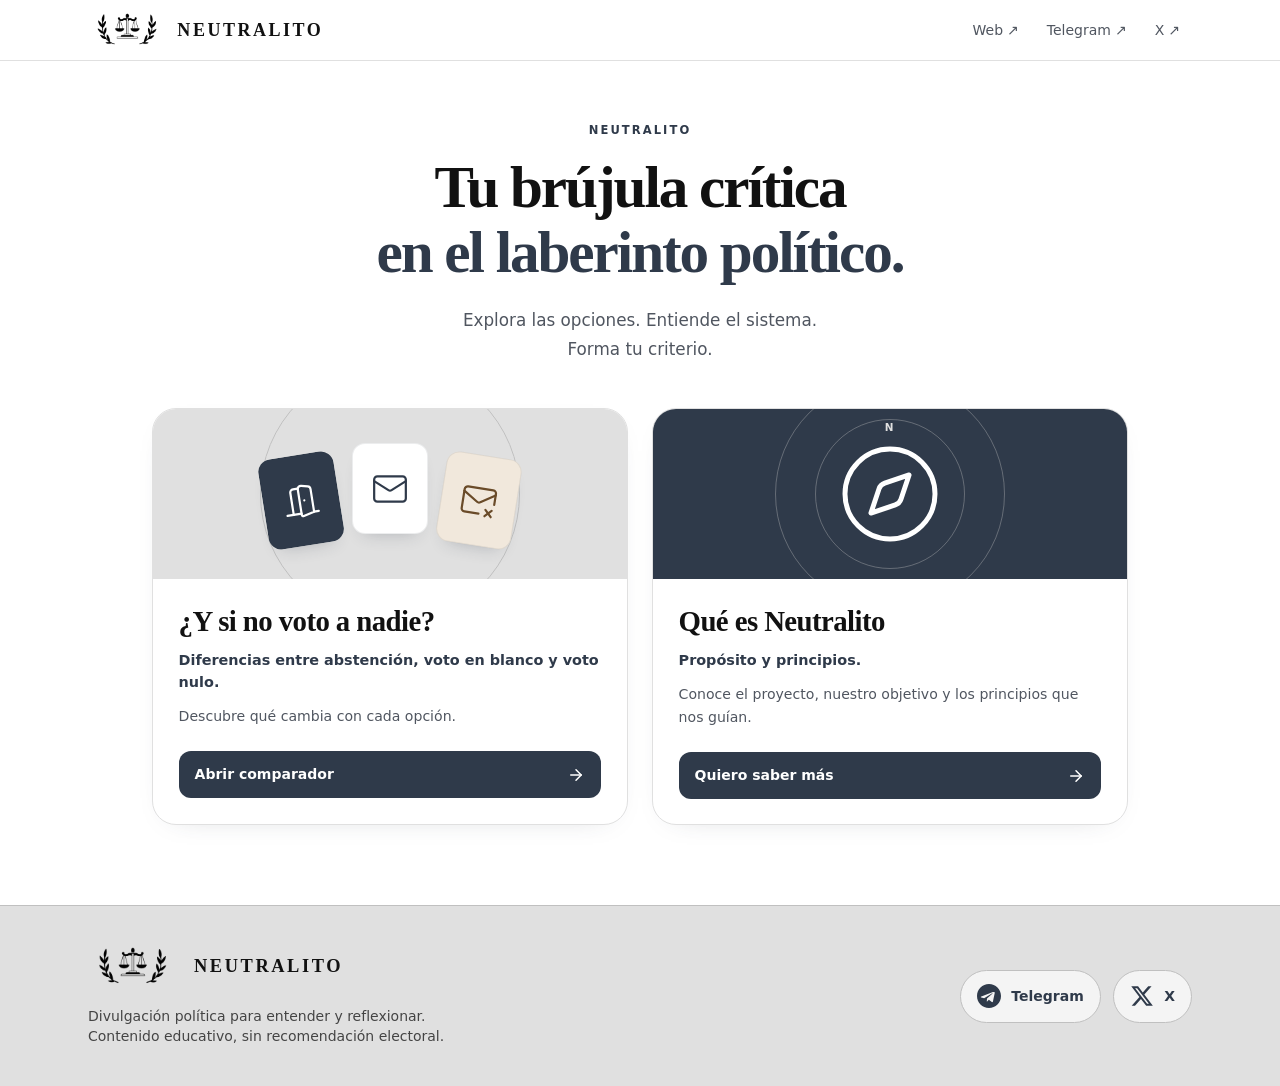
==== index.html @ 168b6fe0 "Add files via upload" ====
<!doctype html>
<html lang="es">
  <head>
    <script defer src="https://cloud.umami.is/script.js" data-website-id="13af0f9a-fc11-43ca-8382-d854a2ad8fe9"></script>
    <meta charset="UTF-8" />
    <meta name="viewport" content="width=device-width, initial-scale=1.0" />
    <title>Neutralito · Tu brújula crítica en el laberinto político</title>
    <meta name="description" content="Explora las opciones. Entiende el sistema. Forma tu criterio. Herramientas y divulgación política de Neutralito." />
    <meta name="theme-color" content="#d5d5d5" />
    <meta property="og:title" content="Neutralito · Tu brújula crítica en el laberinto político" />
    <meta property="og:description" content="Explora las opciones. Entiende el sistema. Forma tu criterio." />
    <meta property="og:type" content="website" />
    <meta property="og:locale" content="es_ES" />
    <meta property="og:url" content="https://neutralito.github.io/" />
    <meta property="og:image" content="https://neutralito.github.io/images/logo-neutralito.png" />
    <meta name="twitter:card" content="summary" />
    <link rel="icon" href="/favicon.png" />
    <link rel="canonical" href="https://neutralito.github.io/" />
    <script type="module" crossorigin src="/assets/main-DxOSwkJB.js"></script>
    <link rel="stylesheet" crossorigin href="/assets/main-CVEgdiDx.css">
  </head>
  <body>
    <div id="root"></div>
    <noscript>Neutralito: divulgación y herramientas para explorar la política. Activa JavaScript para acceder a esta página. Puedes consultar las reglas en la <a href="https://www.boe.es/buscar/act.php?id=BOE-A-1985-11672">LOREG en el BOE</a>.</noscript>
  </body>
</html>
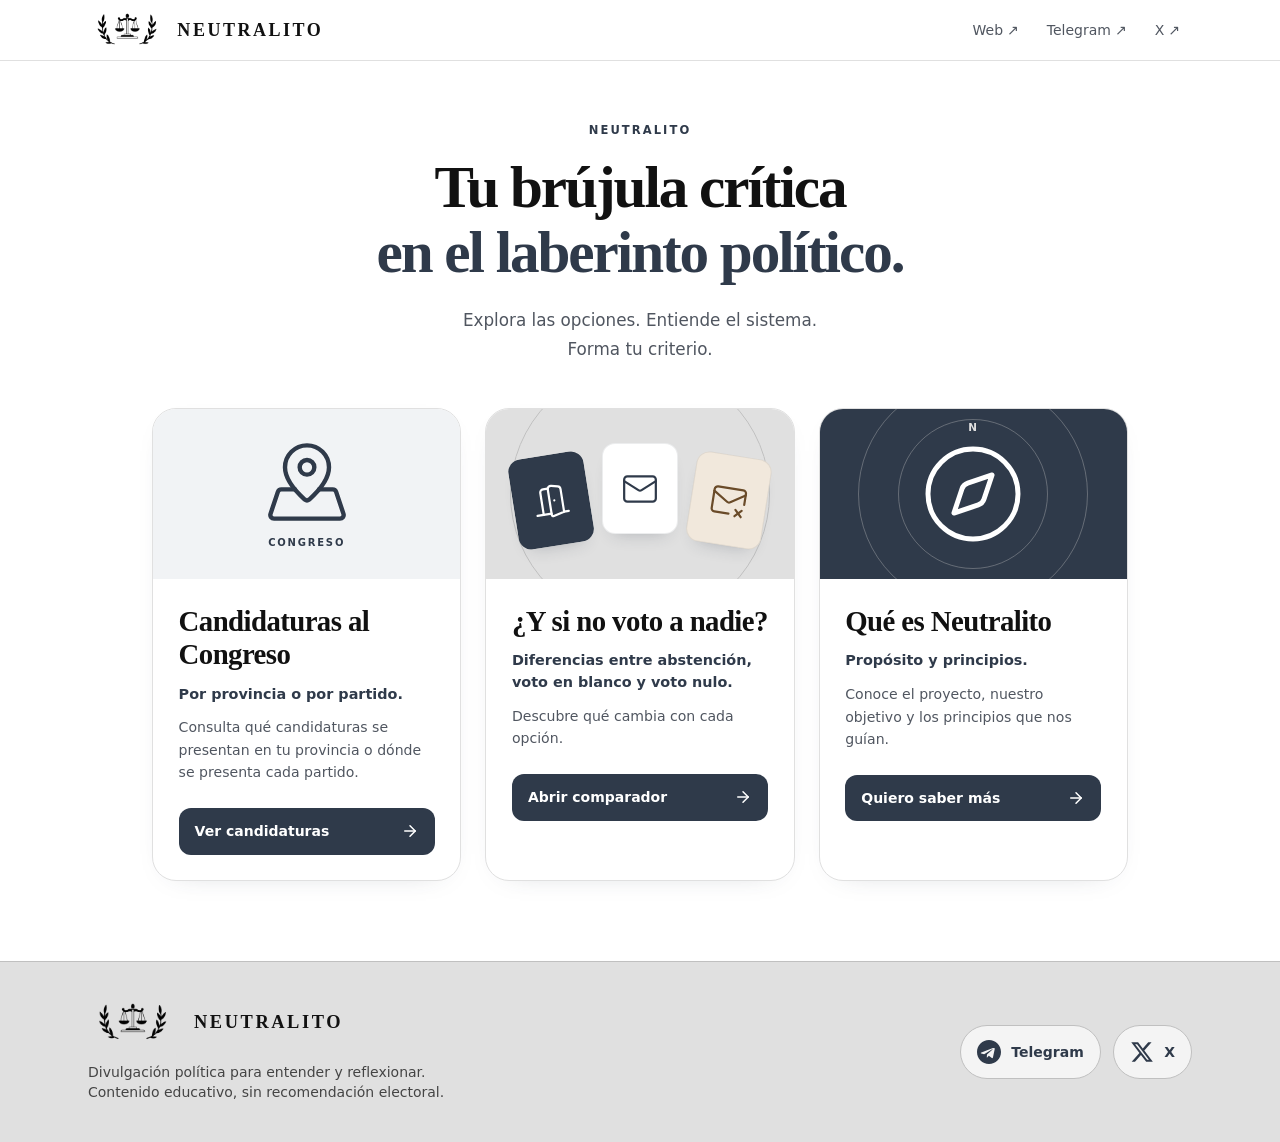
==== commit b227cdcc: "Añade candidaturas proclamadas al Congreso y acceso desde Inicio" ====
--- a/index.html
+++ b/index.html
@@ -16,8 +16,8 @@
     <meta name="twitter:card" content="summary" />
     <link rel="icon" href="/favicon.png" />
     <link rel="canonical" href="https://neutralito.github.io/" />
-    <script type="module" crossorigin src="/assets/main-DxOSwkJB.js"></script>
-    <link rel="stylesheet" crossorigin href="/assets/main-CVEgdiDx.css">
+    <script type="module" crossorigin src="/assets/main-nYBKbOwS.js"></script>
+    <link rel="stylesheet" crossorigin href="/assets/main-CRP5q3VI.css">
   </head>
   <body>
     <div id="root"></div>
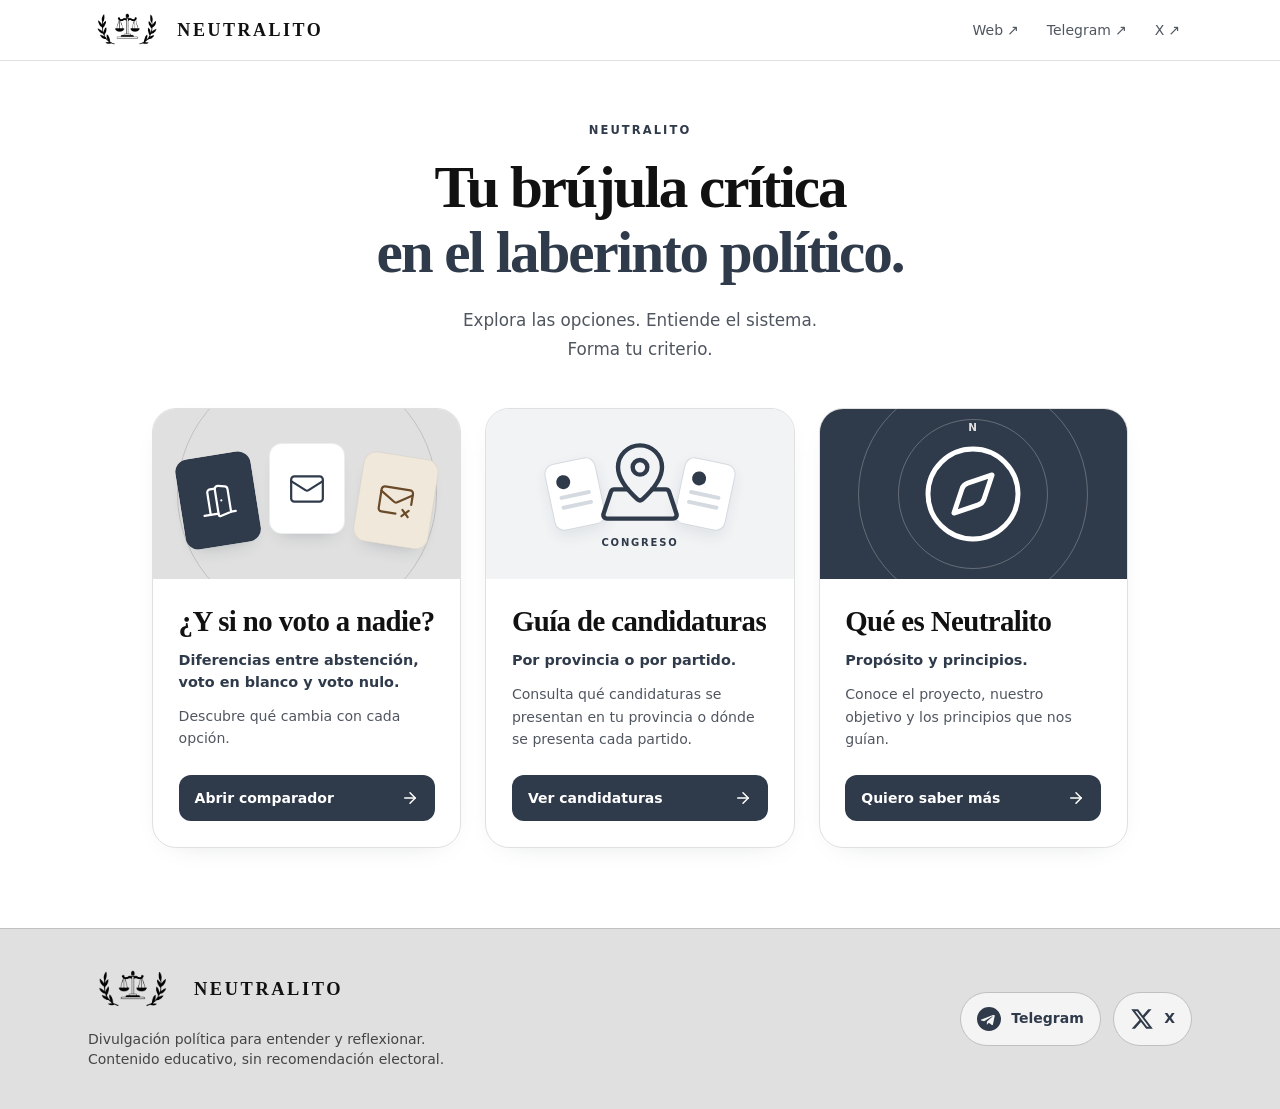
==== commit 9711294c: "Centra Guía de candidaturas y unifica acceso de vuelta al inicio" ====
--- a/index.html
+++ b/index.html
@@ -16,8 +16,8 @@
     <meta name="twitter:card" content="summary" />
     <link rel="icon" href="/favicon.png" />
     <link rel="canonical" href="https://neutralito.github.io/" />
-    <script type="module" crossorigin src="/assets/main-nYBKbOwS.js"></script>
-    <link rel="stylesheet" crossorigin href="/assets/main-CRP5q3VI.css">
+    <script type="module" crossorigin src="/assets/main-BImnQMXK.js"></script>
+    <link rel="stylesheet" crossorigin href="/assets/main-RJoKySKL.css">
   </head>
   <body>
     <div id="root"></div>
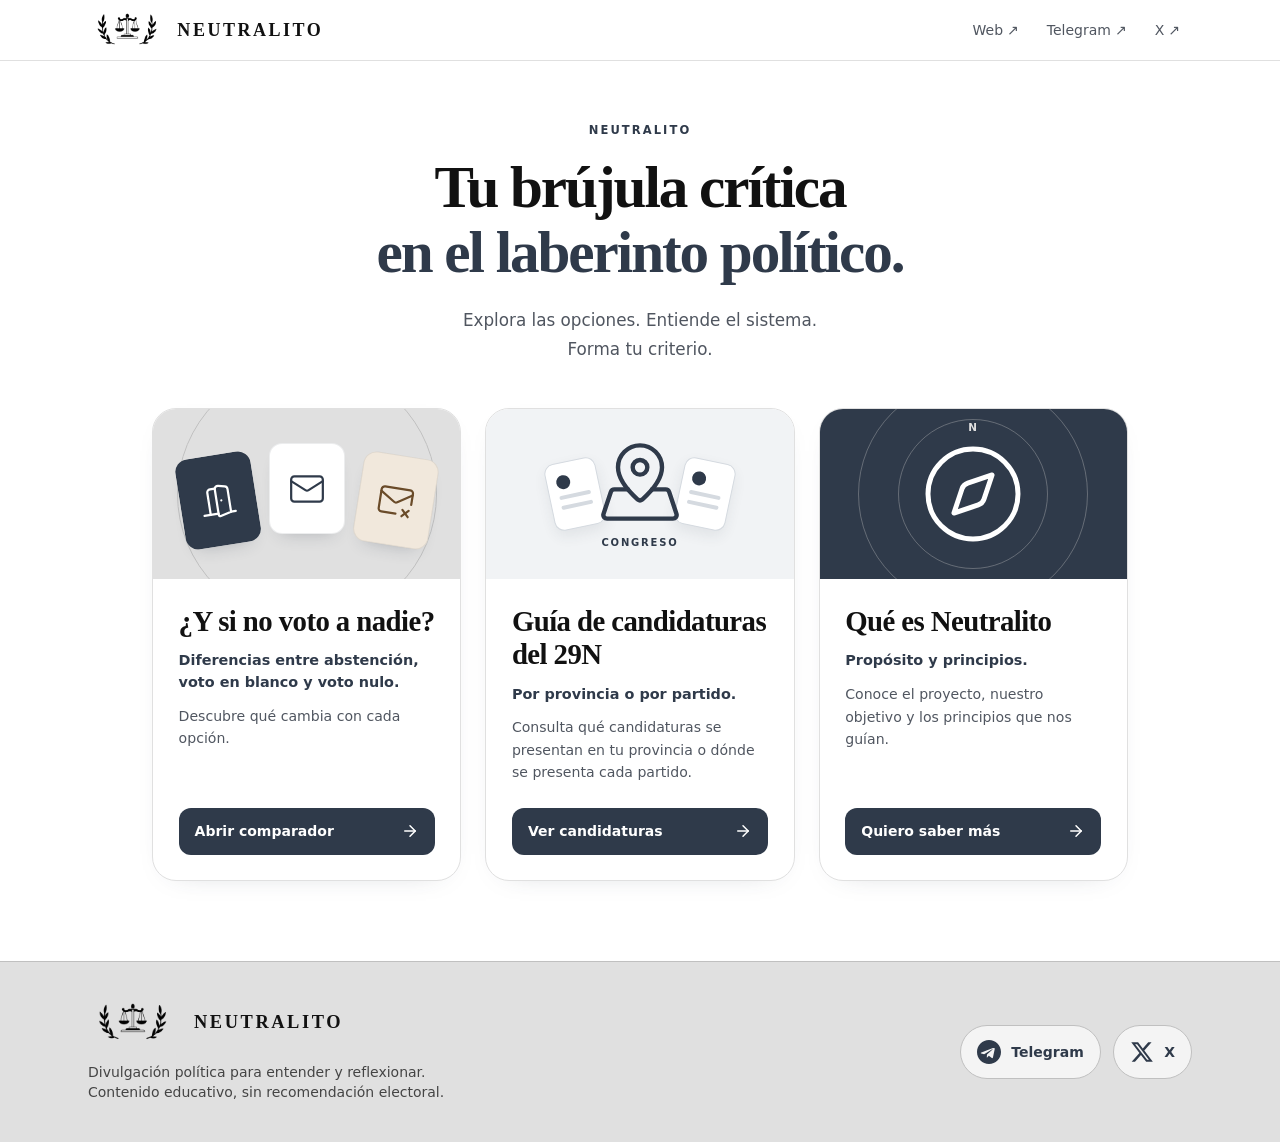
==== commit 931bc66a: "Actualiza el título y la cabecera de la guía del 29N" ====
--- a/index.html
+++ b/index.html
@@ -16,7 +16,7 @@
     <meta name="twitter:card" content="summary" />
     <link rel="icon" href="/favicon.png" />
     <link rel="canonical" href="https://neutralito.github.io/" />
-    <script type="module" crossorigin src="/assets/main-BImnQMXK.js"></script>
+    <script type="module" crossorigin src="/assets/main-CFYhTJMf.js"></script>
     <link rel="stylesheet" crossorigin href="/assets/main-RJoKySKL.css">
   </head>
   <body>
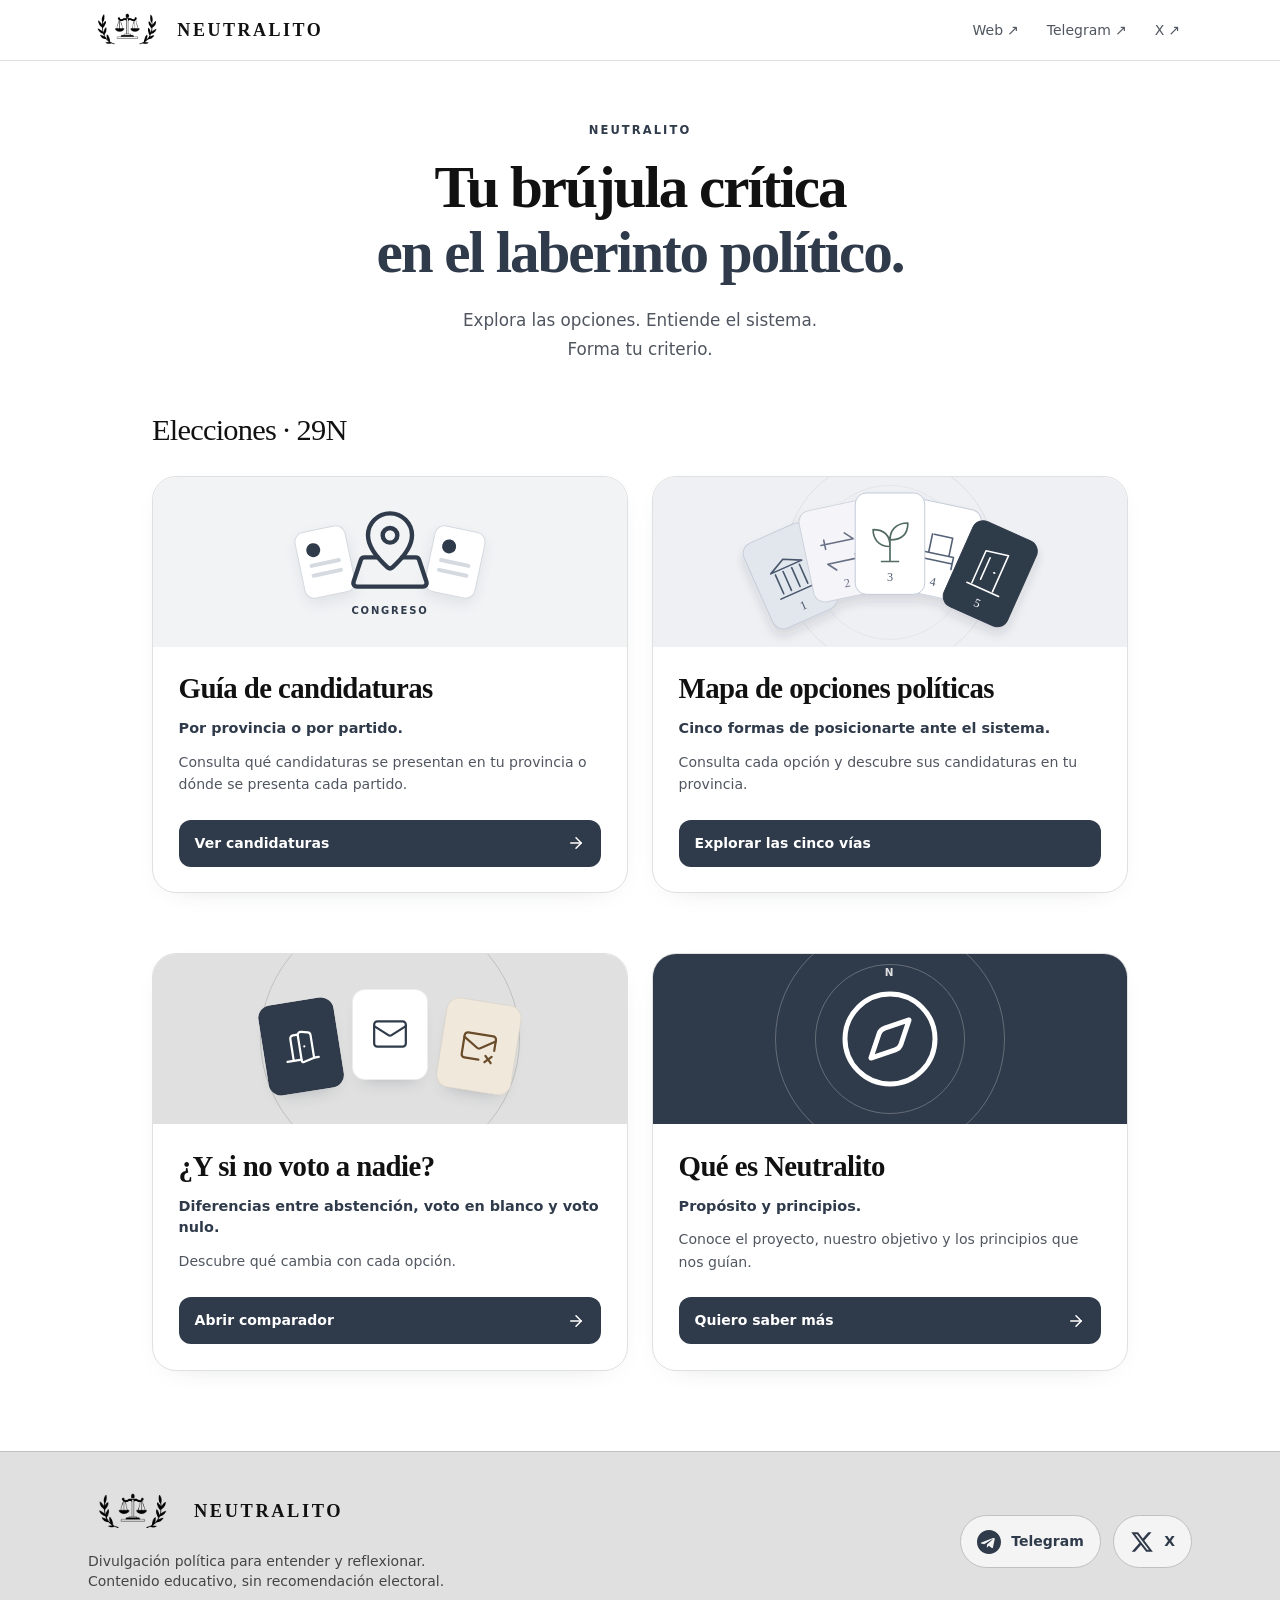
==== commit 51970144: "Publica mapa de opciones políticas, Inicio electoral y navegación uniforme" ====
--- a/index.html
+++ b/index.html
@@ -18,10 +18,13 @@
     <link rel="canonical" href="https://neutralito.github.io/" />
     <script type="module" crossorigin src="/assets/main-CFYhTJMf.js"></script>
     <link rel="stylesheet" crossorigin href="/assets/main-RJoKySKL.css">
-  </head>
+  <link rel="stylesheet" href="/navigation.css?v=20261122">
+<link rel="stylesheet" href="/home-tools.css?v=20261122">
+<script defer src="/home-tools.js?v=20261122"></script>
+</head>
   <body>
     <div id="root"></div>
     <noscript>Neutralito: divulgación y herramientas para explorar la política. Activa JavaScript para acceder a esta página. Puedes consultar las reglas en la <a href="https://www.boe.es/buscar/act.php?id=BOE-A-1985-11672">LOREG en el BOE</a>.</noscript>
-  </body>
+  <script defer src="/navigation.js?v=20261122"></script>
+</body>
 </html>
-
--- a/navigation.css
+++ b/navigation.css
@@ -0,0 +1,5 @@
+/* Mismo regreso al inicio en todas las herramientas. */
+a.page-back,a.back-home{display:inline-flex;align-items:center;gap:8px;min-height:44px;font-family:Manrope,system-ui,sans-serif;font-size:14.4px;font-weight:650;line-height:1.5;letter-spacing:normal;color:#2f3a4a;text-decoration:none}
+a.page-back:hover,a.back-home:hover{text-decoration:underline;text-underline-offset:4px}
+a.page-back:focus-visible,a.back-home:focus-visible{outline:2px solid #2f3a4a;outline-offset:4px}
+a.page-back svg,a.back-home svg{display:none}
--- a/home-tools.css
+++ b/home-tools.css
@@ -0,0 +1,6 @@
+.draft-section-heading{margin:0 0 22px}.draft-section-heading .eyebrow{margin-bottom:6px}.draft-section-heading h2{font-family:Georgia,serif;font-weight:500;font-size:1.9rem;letter-spacing:-.025em}
+.home-page .draft-election-grid,.home-page .draft-resources{grid-template-columns:repeat(2,minmax(0,1fr));align-items:stretch}.draft-resources{margin-top:44px}
+.five-art{background:#eef0f3}.five-illustration{width:310px;max-width:100%;height:170px;object-fit:contain;transition:transform .3s ease}.home-card:hover .five-illustration{transform:translateY(-3px) scale(1.04)}
+.draft-election .home-cards{align-items:stretch}
+@media(max-width:639px){.home-page .draft-election-grid,.home-page .draft-resources{grid-template-columns:minmax(0,1fr)}.draft-section-heading h2{font-size:1.65rem}.draft-resources{margin-top:32px}.five-illustration{height:135px;width:270px}}
+@media(prefers-reduced-motion:reduce){.home-card:hover .five-illustration{transform:none;transition:none}}
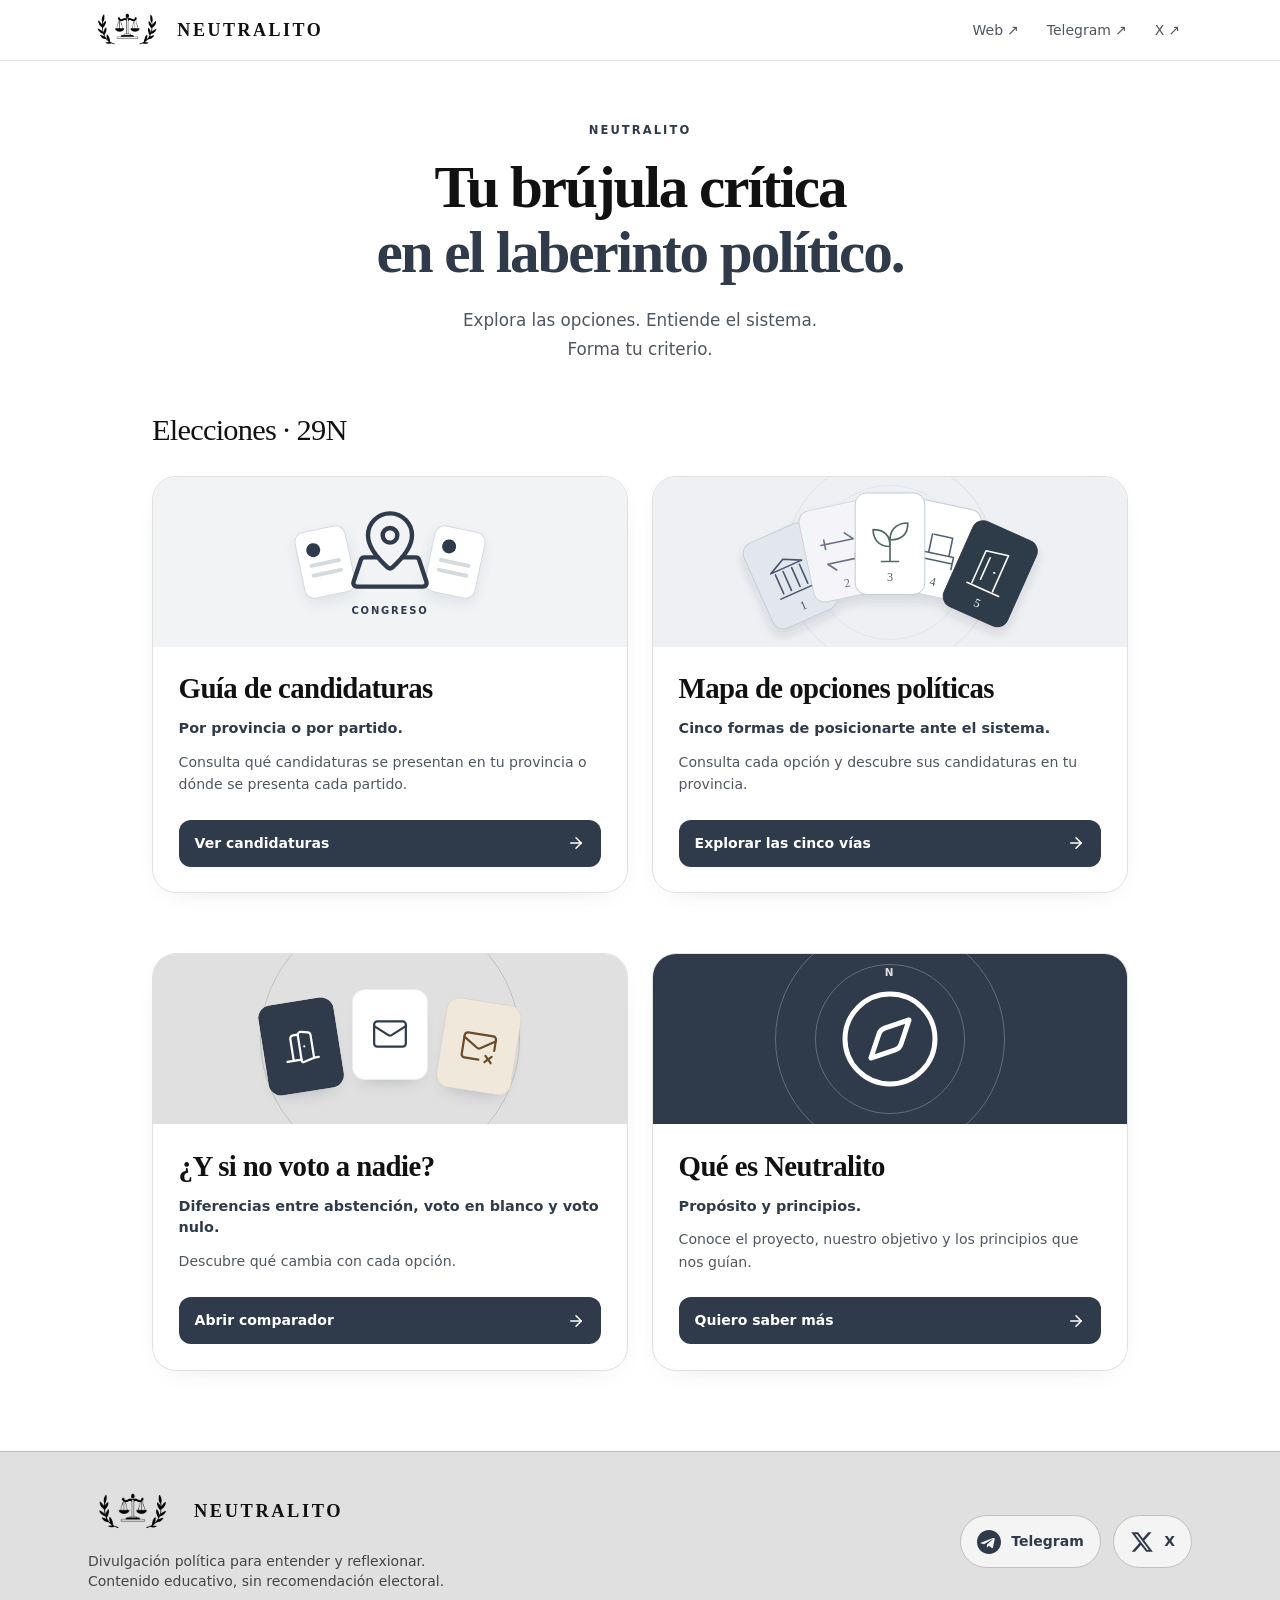
==== commit 845a6dbe: "Actualiza caché del ajuste de flecha de Inicio" ====
--- a/index.html
+++ b/index.html
@@ -20,7 +20,7 @@
     <link rel="stylesheet" crossorigin href="/assets/main-RJoKySKL.css">
   <link rel="stylesheet" href="/navigation.css?v=20261122">
 <link rel="stylesheet" href="/home-tools.css?v=20261122">
-<script defer src="/home-tools.js?v=20261122"></script>
+<script defer src="/home-tools.js?v=20261122-flecha"></script>
 </head>
   <body>
     <div id="root"></div>
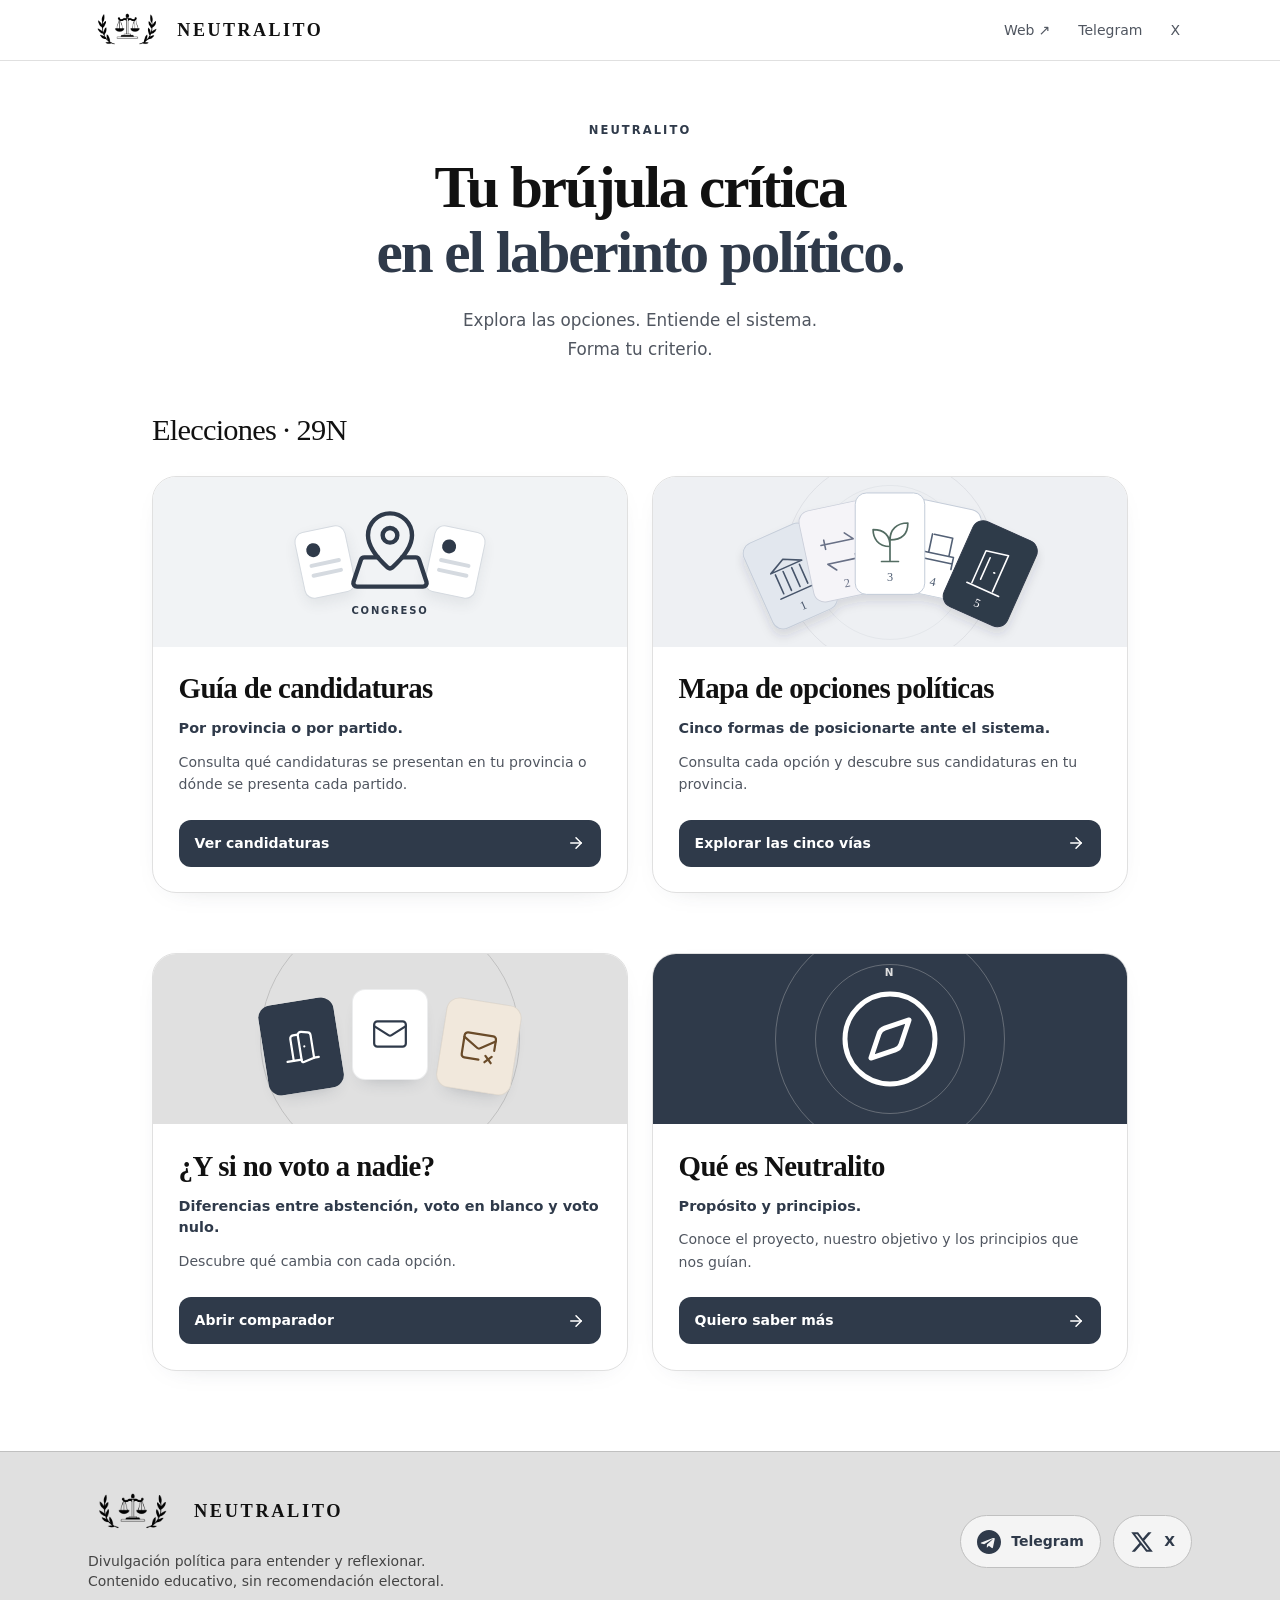
==== commit fd1a2cc6: "Publica ajustes aprobados de Inicio, cabeceras y opciones móviles" ====
--- a/index.html
+++ b/index.html
@@ -20,11 +20,15 @@
     <link rel="stylesheet" crossorigin href="/assets/main-RJoKySKL.css">
   <link rel="stylesheet" href="/navigation.css?v=20261122">
 <link rel="stylesheet" href="/home-tools.css?v=20261122">
+<link rel="stylesheet" href="/home-refinements.css?v=20261122">
 <script defer src="/home-tools.js?v=20261122-flecha"></script>
+<link rel="stylesheet" href="/header-links.css?v=20261122">
 </head>
   <body>
     <div id="root"></div>
     <noscript>Neutralito: divulgación y herramientas para explorar la política. Activa JavaScript para acceder a esta página. Puedes consultar las reglas en la <a href="https://www.boe.es/buscar/act.php?id=BOE-A-1985-11672">LOREG en el BOE</a>.</noscript>
   <script defer src="/navigation.js?v=20261122"></script>
+<script defer src="/header-links.js?v=20261122"></script>
+<script defer src="/home-refinements.js?v=20261122"></script>
 </body>
 </html>
--- a/home-refinements.css
+++ b/home-refinements.css
@@ -0,0 +1,4 @@
+.site-footer .home-legacy-link{display:inline-block;margin-top:12px;font-family:Manrope,system-ui,sans-serif;font-size:12px;line-height:1.5;color:#505660;text-decoration:underline;text-underline-offset:3px}
+.site-footer .home-legacy-link:hover{color:#111}
+.site-footer .home-legacy-link:focus-visible{outline:2px solid #2f3a4a;outline-offset:4px}
+@media(max-width:760px){.site-footer .home-legacy-link{display:inline-flex;align-items:center;min-height:44px}}
--- a/header-links.css
+++ b/header-links.css
@@ -0,0 +1 @@
+@media(max-width:760px){header nav[aria-label="Enlaces de Neutralito"] a{min-width:44px;min-height:44px;justify-content:center}}
